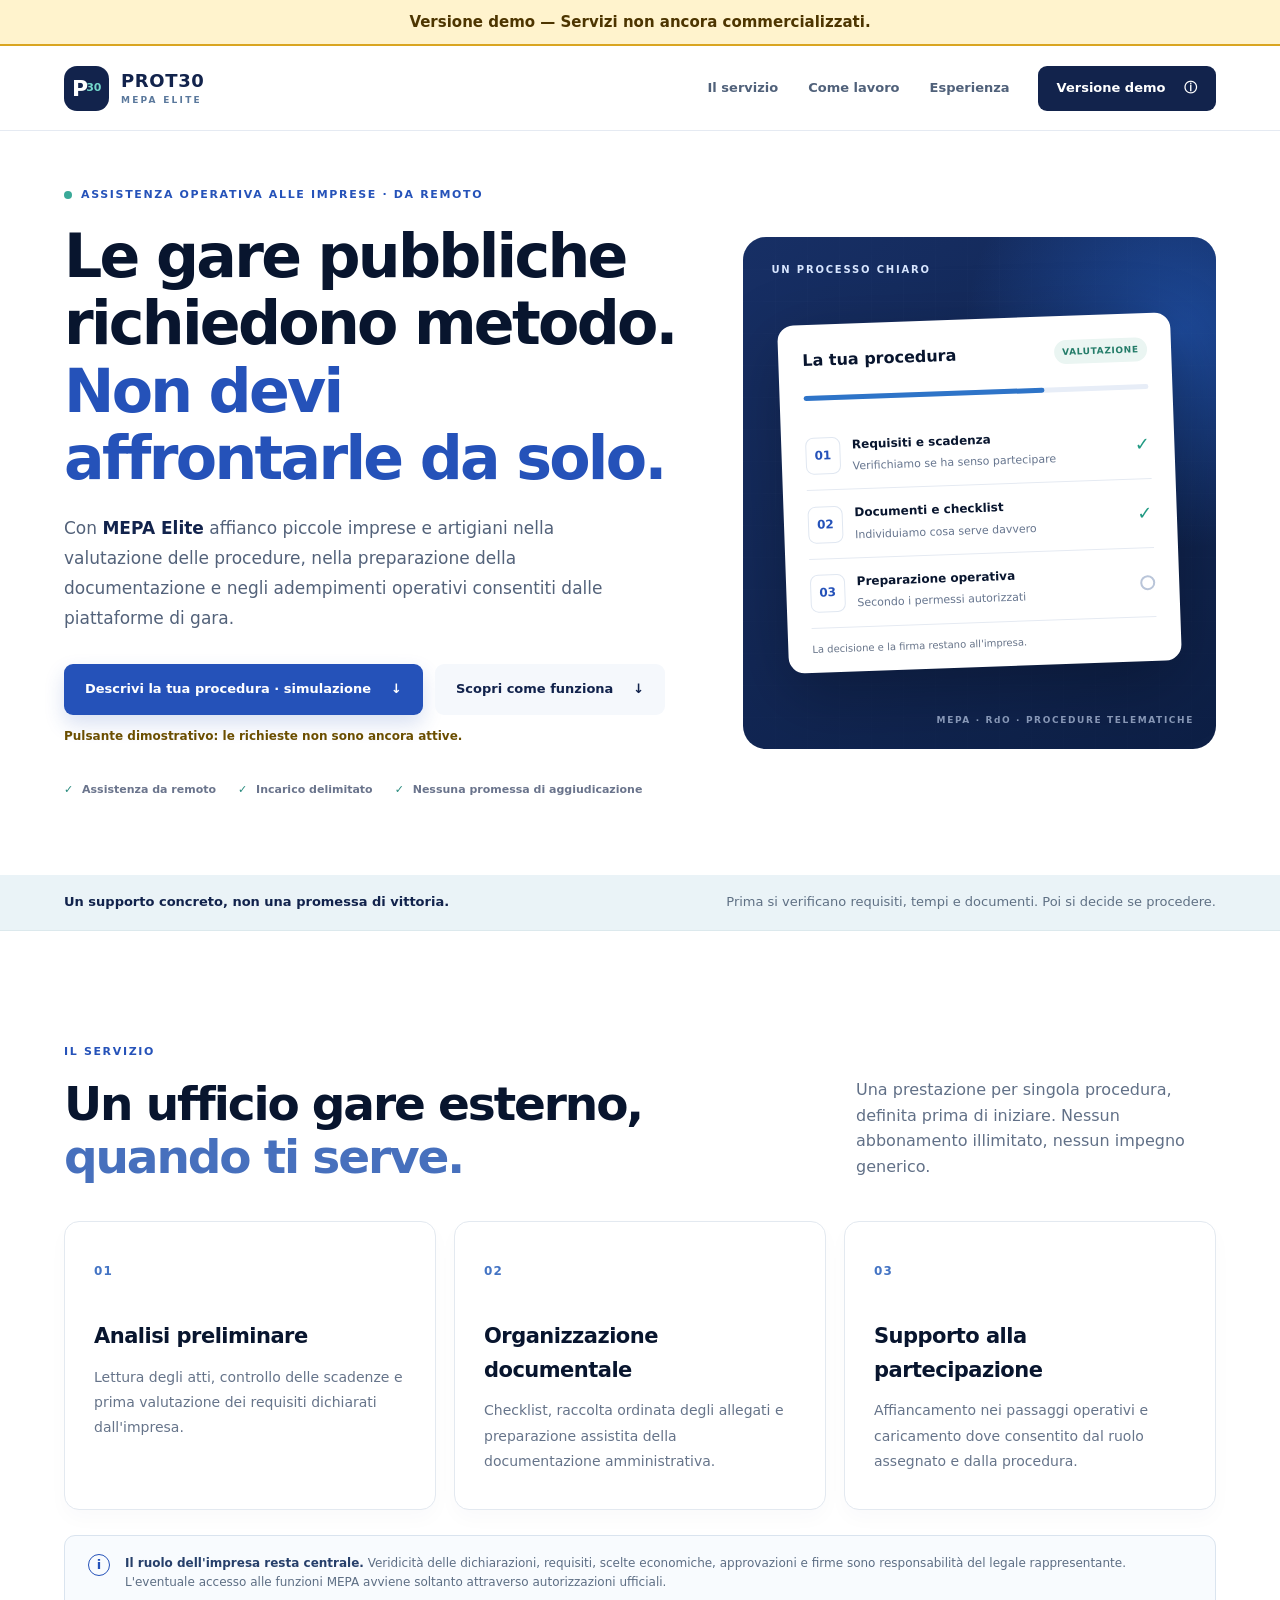
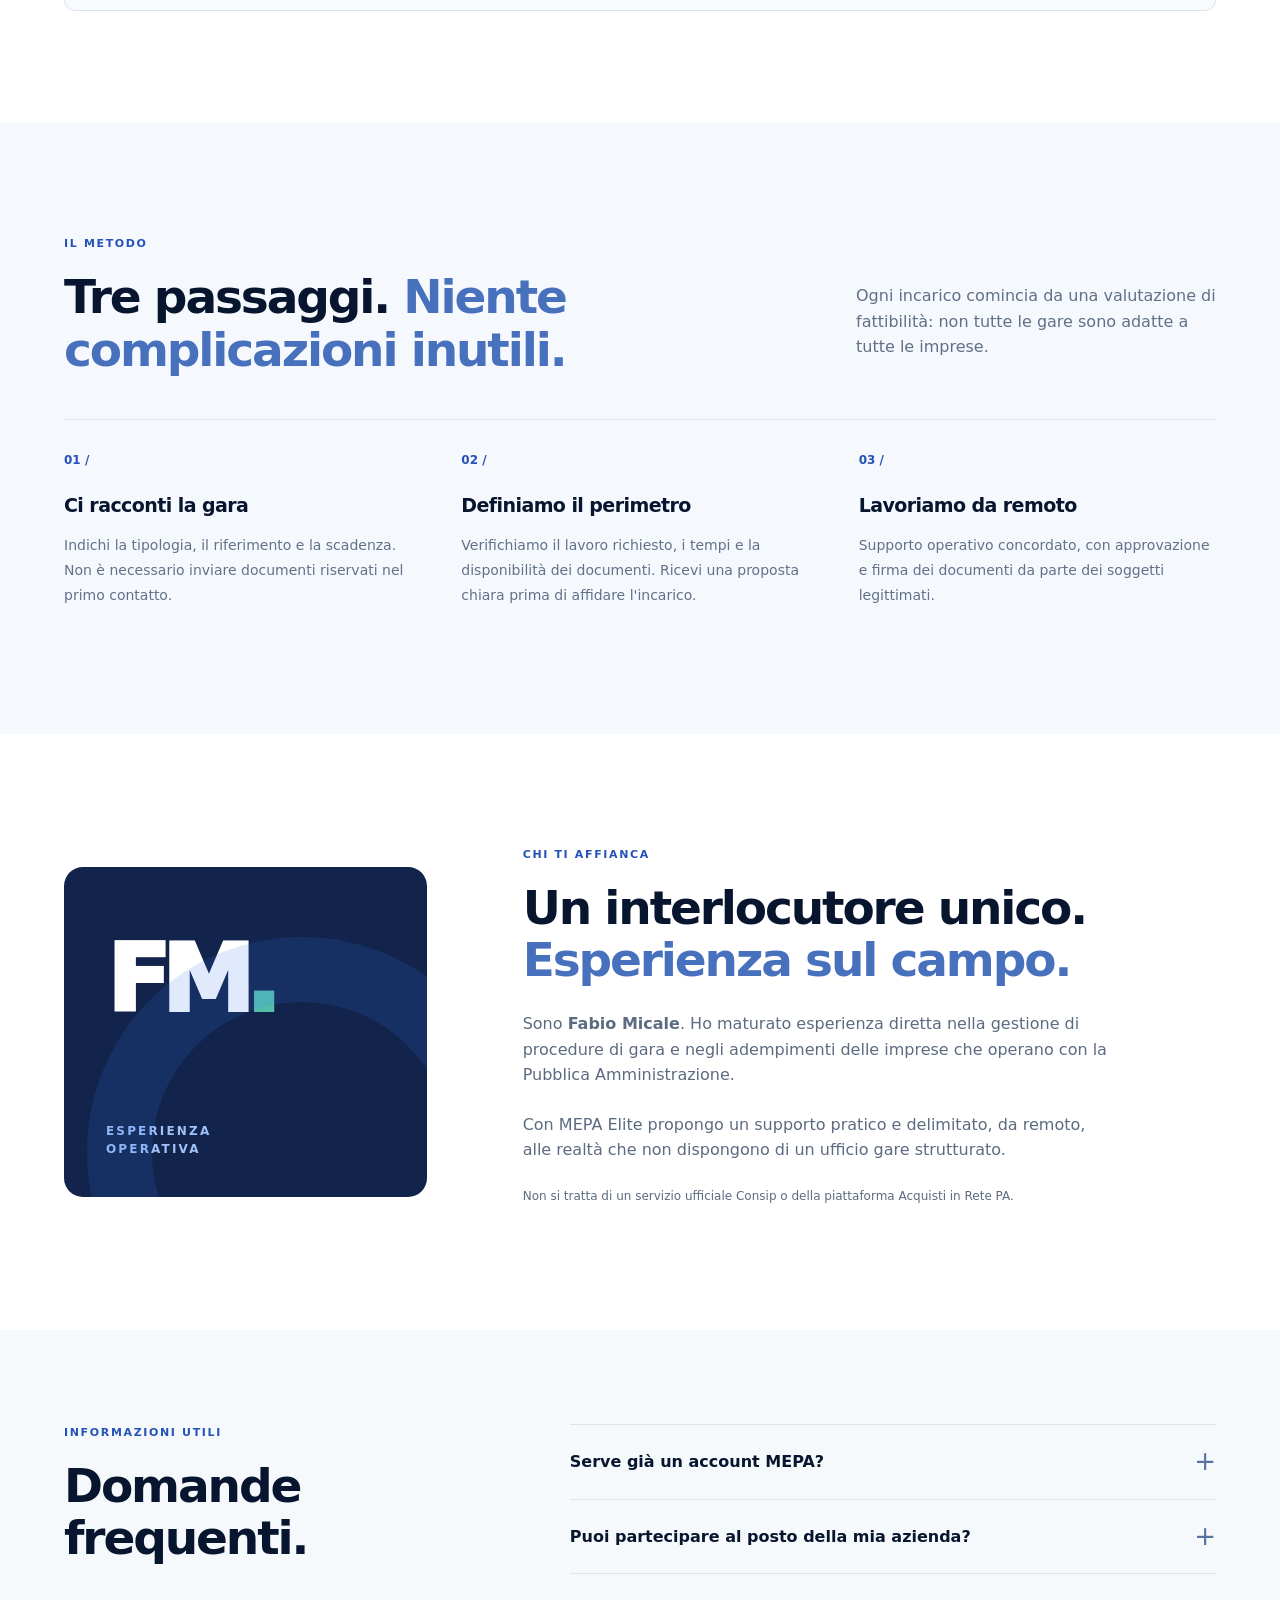
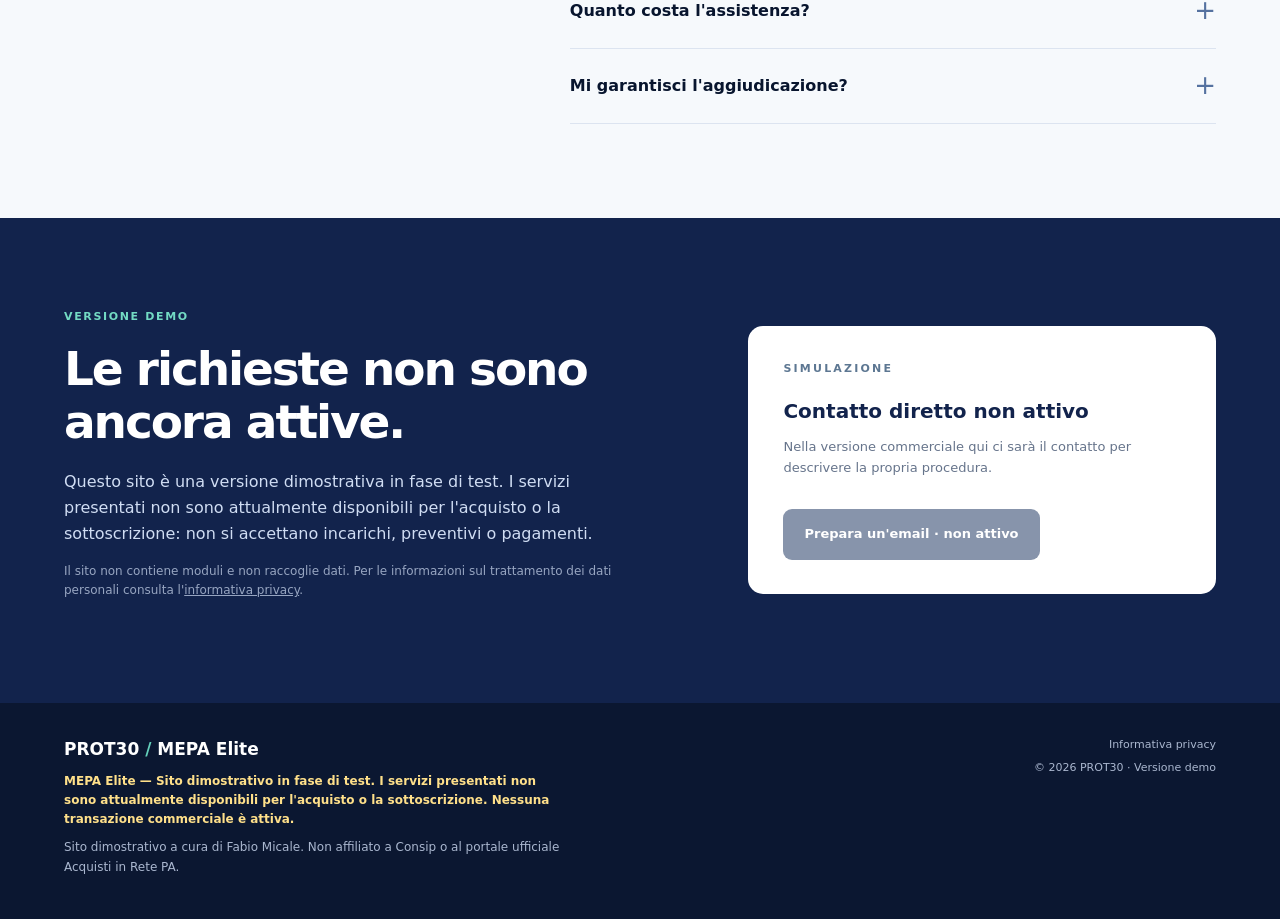
==== index.html @ a6a8f857 "MEPA Elite: versione demo non commerciale Sito statico dimostrativo derivato dalla V02 approvata. Ne" ====
<!doctype html>
<html lang="it">
<head>
  <meta charset="utf-8">
  <meta name="viewport" content="width=device-width,initial-scale=1">
  <meta name="robots" content="noindex,nofollow,noarchive">
  <meta name="description" content="MEPA Elite, versione demo: presentazione di un futuro servizio di assistenza operativa alle imprese nelle gare telematiche. Servizi non ancora commercializzati.">
  <meta name="theme-color" content="#102144">
  <meta http-equiv="Content-Security-Policy" content="default-src 'none'; style-src 'self'; img-src 'self'; base-uri 'none'; form-action 'none'">
  <meta name="referrer" content="strict-origin-when-cross-origin">
  <title>MEPA Elite (versione demo) | Supporto gare pubbliche — PROT30</title>
  <meta property="og:type" content="website">
  <meta property="og:locale" content="it_IT">
  <meta property="og:site_name" content="PROT30 · MEPA Elite">
  <meta property="og:title" content="MEPA Elite (versione demo) — PROT30">
  <meta property="og:description" content="Versione demo — Servizi non ancora commercializzati.">
  <meta name="twitter:card" content="summary">
  <link rel="icon" href="favicon.ico" sizes="32x32">
  <link rel="icon" href="assets/favicon.svg" type="image/svg+xml">
  <link rel="stylesheet" href="assets/styles.css">
</head>
<body>
  <a class="skip-link" href="#contenuto">Vai al contenuto</a>
  <div class="demo-notice" role="note"><strong>Versione demo — Servizi non ancora commercializzati.</strong></div>
  <header class="site-header">
    <div class="wrap nav-layout">
      <a class="brand" href="./" aria-label="PROT30 — MEPA Elite, torna all'inizio">
        <span class="brand-symbol">P<span>30</span></span>
        <span class="brand-name">PROT30 <small>MEPA ELITE</small></span>
      </a>
      <nav aria-label="Navigazione principale">
        <a href="#servizio">Il servizio</a>
        <a href="#metodo">Come lavoro</a>
        <a href="#chi-sono">Esperienza</a>
      </nav>
      <a class="nav-cta" href="#avviso-demo">Versione demo <span aria-hidden="true">ⓘ</span></a>
    </div>
  </header>
  <main id="contenuto">
    <section class="hero wrap" aria-labelledby="titolo-hero">
      <div class="hero-content">
        <div class="eyebrow"><span class="live-dot" aria-hidden="true"></span> ASSISTENZA OPERATIVA ALLE IMPRESE · DA REMOTO</div>
        <h1 id="titolo-hero">Le gare pubbliche richiedono metodo. <em>Non devi affrontarle da solo.</em></h1>
        <p class="lead">Con <strong>MEPA Elite</strong> affianco piccole imprese e artigiani nella valutazione delle procedure, nella preparazione della documentazione e negli adempimenti operativi consentiti dalle piattaforme di gara.</p>
        <div class="hero-actions">
          <a class="btn btn-primary" href="#avviso-demo" aria-describedby="nota-demo-cta">Descrivi la tua procedura · simulazione <span aria-hidden="true">↓</span></a>
          <a class="btn btn-quiet" href="#metodo">Scopri come funziona <span aria-hidden="true">↓</span></a>
        </div>
        <p class="demo-cta-note" id="nota-demo-cta">Pulsante dimostrativo: le richieste non sono ancora attive.</p>
        <div class="trust-line" role="group" aria-label="Caratteristiche del servizio">
          <span><i aria-hidden="true">✓</i> Assistenza da remoto</span>
          <span><i aria-hidden="true">✓</i> Incarico delimitato</span>
          <span><i aria-hidden="true">✓</i> Nessuna promessa di aggiudicazione</span>
        </div>
      </div>
      <div class="hero-visual" role="group" aria-label="Schema delle fasi di assistenza">
        <div class="visual-sheen" aria-hidden="true"></div>
        <div class="visual-mini-label">UN PROCESSO CHIARO</div>
        <div class="process-card">
          <div class="process-header"><span>La tua procedura</span><span class="draft-pill">VALUTAZIONE</span></div>
          <div class="progress-track" aria-hidden="true"><span></span></div>
          <div class="process-item"><span class="step-number">01</span><span><strong>Requisiti e scadenza</strong><small>Verifichiamo se ha senso partecipare</small></span><span class="check" aria-hidden="true">✓</span></div>
          <div class="process-item"><span class="step-number">02</span><span><strong>Documenti e checklist</strong><small>Individuiamo cosa serve davvero</small></span><span class="check" aria-hidden="true">✓</span></div>
          <div class="process-item"><span class="step-number">03</span><span><strong>Preparazione operativa</strong><small>Secondo i permessi autorizzati</small></span><span class="circle" aria-hidden="true"></span></div>
          <div class="process-footer">La decisione e la firma restano all'impresa.</div>
        </div>
        <div class="corner-caption">MEPA · RdO · PROCEDURE TELEMATICHE</div>
      </div>
    </section>
    <section class="horizontal-note"><div class="wrap note-inner"><strong>Un supporto concreto, non una promessa di vittoria.</strong><span>Prima si verificano requisiti, tempi e documenti. Poi si decide se procedere.</span></div></section>
    <section class="section wrap" id="servizio" aria-labelledby="titolo-servizio">
      <div class="section-intro"><div><p class="kicker">IL SERVIZIO</p><h2 id="titolo-servizio">Un ufficio gare esterno, <span>quando ti serve.</span></h2></div><p>Una prestazione per singola procedura, definita prima di iniziare. Nessun abbonamento illimitato, nessun impegno generico.</p></div>
      <div class="features">
        <article class="feature"><span class="feature-icon">01</span><h3>Analisi preliminare</h3><p>Lettura degli atti, controllo delle scadenze e prima valutazione dei requisiti dichiarati dall'impresa.</p></article>
        <article class="feature"><span class="feature-icon">02</span><h3>Organizzazione documentale</h3><p>Checklist, raccolta ordinata degli allegati e preparazione assistita della documentazione amministrativa.</p></article>
        <article class="feature"><span class="feature-icon">03</span><h3>Supporto alla partecipazione</h3><p>Affiancamento nei passaggi operativi e caricamento dove consentito dal ruolo assegnato e dalla procedura.</p></article>
      </div>
      <div class="responsibility"><span class="info-mark" aria-hidden="true">i</span><p><strong>Il ruolo dell'impresa resta centrale.</strong> Veridicità delle dichiarazioni, requisiti, scelte economiche, approvazioni e firme sono responsabilità del legale rappresentante. L'eventuale accesso alle funzioni MEPA avviene soltanto attraverso autorizzazioni ufficiali.</p></div>
    </section>
    <section class="section section-tint" id="metodo" aria-labelledby="titolo-metodo"><div class="wrap"><p class="kicker">IL METODO</p><div class="section-intro smaller"><h2 id="titolo-metodo">Tre passaggi. <span>Niente complicazioni inutili.</span></h2><p>Ogni incarico comincia da una valutazione di fattibilità: non tutte le gare sono adatte a tutte le imprese.</p></div>
      <div class="method-grid">
        <div><span class="method-num">01 /</span><h3>Ci racconti la gara</h3><p>Indichi la tipologia, il riferimento e la scadenza. Non è necessario inviare documenti riservati nel primo contatto.</p></div>
        <div><span class="method-num">02 /</span><h3>Definiamo il perimetro</h3><p>Verifichiamo il lavoro richiesto, i tempi e la disponibilità dei documenti. Ricevi una proposta chiara prima di affidare l'incarico.</p></div>
        <div><span class="method-num">03 /</span><h3>Lavoriamo da remoto</h3><p>Supporto operativo concordato, con approvazione e firma dei documenti da parte dei soggetti legittimati.</p></div>
      </div>
    </div></section>
    <section class="section wrap bio-grid" id="chi-sono" aria-labelledby="titolo-bio">
      <div class="bio-stamp"><div class="stamp-letters">FM<span>.</span></div><div class="stamp-bottom">ESPERIENZA<br>OPERATIVA</div></div>
      <div class="bio-copy"><p class="kicker">CHI TI AFFIANCA</p><h2 id="titolo-bio">Un interlocutore unico. <span>Esperienza sul campo.</span></h2><p>Sono <strong>Fabio Micale</strong>. Ho maturato esperienza diretta nella gestione di procedure di gara e negli adempimenti delle imprese che operano con la Pubblica Amministrazione.</p><p>Con MEPA Elite propongo un supporto pratico e delimitato, da remoto, alle realtà che non dispongono di un ufficio gare strutturato.</p><p class="bio-disclaimer">Non si tratta di un servizio ufficiale Consip o della piattaforma Acquisti in Rete PA.</p></div>
    </section>
    <section class="faq-block" aria-labelledby="titolo-faq"><div class="wrap faq-wrap"><div><p class="kicker">INFORMAZIONI UTILI</p><h2 id="titolo-faq">Domande frequenti.</h2></div><div class="faq-items"><details><summary>Serve già un account MEPA?</summary><p>Dipende dalla procedura. La situazione dell'impresa e l'eventuale necessità di registrazione o abilitazione vengono chiarite nella valutazione preliminare. Le abilitazioni riservate al legale rappresentante restano di sua competenza.</p></details><details><summary>Puoi partecipare al posto della mia azienda?</summary><p>Posso assistere nelle attività consentite da ciascuna piattaforma e, quando previsto, operare come Collaboratore autorizzato. Il legale rappresentante mantiene i poteri e gli obblighi di sottoscrizione dei documenti richiesti.</p></details><details><summary>Quanto costa l'assistenza?</summary><p>Quando il servizio sarà attivo, il compenso verrà definito prima di iniziare, in base alla procedura, alla documentazione e alle attività richieste. In questa fase dimostrativa non si emettono preventivi e non si accettano incarichi.</p></details><details><summary>Mi garantisci l'aggiudicazione?</summary><p>No. L'esito dipende da requisiti, procedura, valutazione della stazione appaltante e concorrenza. Il servizio riguarda il supporto operativo, non la garanzia di un risultato.</p></details></div></div></section>
    <section class="contact-zone" id="avviso-demo" aria-labelledby="titolo-avviso-demo"><div class="wrap contact-grid"><div><p class="kicker">VERSIONE DEMO</p><h2 id="titolo-avviso-demo">Le richieste non sono ancora attive.</h2><p>Questo sito è una versione dimostrativa in fase di test. I servizi presentati non sono attualmente disponibili per l'acquisto o la sottoscrizione: non si accettano incarichi, preventivi o pagamenti.</p><p class="contact-hint">Il sito non contiene moduli e non raccoglie dati. Per le informazioni sul trattamento dei dati personali consulta l'<a href="privacy/">informativa privacy</a>.</p></div><div class="contact-card"><span class="contact-card-label">SIMULAZIONE</span><span class="contact-card-demo">Contatto diretto non attivo</span><p>Nella versione commerciale qui ci sarà il contatto per descrivere la propria procedura.</p><span class="btn btn-light btn-disabled" aria-disabled="true">Prepara un'email · non attivo</span></div></div></section>
  </main>
  <footer class="footer"><div class="wrap footer-inner"><div><a class="footer-brand" href="./">PROT30 <span>/</span> MEPA Elite</a><p class="demo-footer-text">MEPA Elite — Sito dimostrativo in fase di test. I servizi presentati non sono attualmente disponibili per l'acquisto o la sottoscrizione. Nessuna transazione commerciale è attiva.</p><p>Sito dimostrativo a cura di Fabio Micale. Non affiliato a Consip o al portale ufficiale Acquisti in Rete PA.</p></div><div class="footer-links"><a href="privacy/">Informativa privacy</a><span>© 2026 PROT30 · Versione demo</span></div></div></footer>
</body>
</html>
---- assets/styles.css ----
:root{--ink:#12234c;--inkdark:#08152e;--slate:#526079;--line:#e5eaf2;--paper:#fff;--soft:#f5f8fc;--blue:#2552b9;--blue2:#3775ed;--aqua:#3aa998;--gold:#d3bb88;--shadow:0 22px 55px rgba(20,41,88,.09)}*{box-sizing:border-box}html{scroll-behavior:smooth;scroll-padding-top:110px}body{margin:0;background:var(--paper);font:16px/1.6 system-ui,-apple-system,Segoe UI,Roboto,sans-serif;color:var(--inkdark);-webkit-font-smoothing:antialiased}a{color:inherit;text-decoration:none}a:focus-visible,summary:focus-visible{outline:3px solid var(--blue2);outline-offset:4px}.wrap{width:min(1152px,calc(100% - 48px));margin-inline:auto}.skip-link{position:absolute;left:1rem;top:-120px;z-index:50;background:#fff;padding:.6rem}.skip-link:focus{top:1rem}.preview-notice{background:#eaf2ff;color:#243f78;text-align:center;padding:7px 15px;font-size:11px;letter-spacing:.13em;font-weight:800}.site-header{position:sticky;top:0;background:rgba(255,255,255,.97);backdrop-filter:blur(14px);box-shadow:0 1px 0 var(--line);z-index:30}.nav-layout{height:84px;display:flex;align-items:center;gap:28px;justify-content:space-between}.brand{display:flex;align-items:center;gap:12px}.brand-symbol{width:45px;height:45px;display:flex;align-items:center;justify-content:center;border-radius:13px;background:var(--ink);color:#fff;font-weight:900;font-size:22px;letter-spacing:-.08em}.brand-symbol span{font-size:11px;color:#73d7cb;letter-spacing:-.02em;align-self:center;display:inline}.brand-name{font-size:18px;font-weight:900;letter-spacing:.035em;color:var(--ink);line-height:1.15}.brand-name small{display:block;margin-top:4px;font-size:9px;letter-spacing:.25em;color:#5a789c}nav{display:flex;gap:30px;margin-left:auto}nav a{font-size:13px;font-weight:700;color:#50617a}nav a:hover{color:var(--blue)}.nav-cta{background:var(--ink);color:#fff;padding:12px 19px;border-radius:9px;font-size:13px;font-weight:750}.nav-cta span{margin-left:14px}.hero{display:grid;grid-template-columns:1.14fr .86fr;align-items:center;min-height:662px;gap:53px;padding-top:56px;padding-bottom:76px}.eyebrow,.kicker{color:var(--blue);font-size:11px;letter-spacing:.15em;font-weight:900}.eyebrow{display:flex;align-items:center;gap:9px}.live-dot{width:8px;height:8px;border-radius:100%;background:var(--aqua)}h1,h2,h3,p{margin-top:0}h1,h2{letter-spacing:-.045em;line-height:1.12}h1{font-size:clamp(42px,4.7vw,65px);font-weight:830;margin:19px 0 22px}h1 em{display:block;font-style:normal;color:var(--blue)}.lead{font-size:17px;line-height:1.75;color:#53627a;max-width:590px}.lead strong{color:var(--ink)}.hero-actions{display:flex;gap:12px;margin-top:31px;flex-wrap:wrap}.btn{display:inline-flex;align-items:center;justify-content:center;gap:20px;padding:15px 21px;font-size:13px;font-weight:800;border-radius:9px;transition:transform .15s,background .15s}.btn:hover{transform:translateY(-2px)}.btn-primary{background:var(--blue);color:#fff;box-shadow:0 9px 20px rgba(37,82,185,.18)}.btn-quiet{color:var(--ink);background:var(--soft)}.trust-line{display:flex;gap:15px 22px;margin-top:35px;flex-wrap:wrap;font-size:11px;color:#6a748c;font-weight:700}.trust-line i{font-style:normal;font-weight:900;color:#278a7d;margin-right:5px}.hero-visual{background:linear-gradient(143deg,#172f65,#0d1f45);height:512px;border-radius:23px;position:relative;overflow:hidden;display:flex;align-items:center;justify-content:center;padding:40px}.visual-sheen{position:absolute;width:470px;height:470px;border-radius:50%;background:radial-gradient(circle,rgba(42,114,234,.45),transparent 65%);right:-200px;top:-140px}.hero-visual:after{content:'';position:absolute;inset:0;background-image:linear-gradient(rgba(255,255,255,.035) 1px,transparent 1px),linear-gradient(90deg,rgba(255,255,255,.035) 1px,transparent 1px);background-size:32px 32px;opacity:.32}.visual-mini-label,.corner-caption{position:absolute;color:#d8e6ff;font-size:10px;font-weight:800;letter-spacing:.18em;z-index:2}.visual-mini-label{top:25px;left:28px}.corner-caption{bottom:21px;right:22px;opacity:.6;font-size:9px}.process-card{width:100%;background:#fff;border-radius:16px;box-shadow:0 20px 70px rgba(0,0,0,.28);position:relative;z-index:2;padding:23px 24px 15px;transform:rotate(-2deg)}.process-header{display:flex;justify-content:space-between;gap:8px;align-items:center;font-weight:800;font-size:16px}.draft-pill{font-size:9px;letter-spacing:.07em;background:#eaf5f2;color:#247c69;border-radius:30px;padding:5px 8px}.progress-track{height:5px;background:#e7edf7;border-radius:6px;margin:22px 0}.progress-track span{display:block;width:70%;height:100%;background:#2e74c8;border-radius:6px}.process-item{display:flex;align-items:center;gap:12px;padding:14px 0;border-bottom:1px solid var(--line)}.process-item:last-of-type{border:0}.step-number{border:1px solid #e0e7f1;padding:8px;border-radius:8px;color:var(--blue);font-size:12px;font-weight:900}.process-item span:nth-child(2){flex:1}.process-item strong{display:block;font-size:12px}.process-item small{display:block;font-size:11px;color:#66758e;margin-top:3px}.check{color:#219a83;font-size:18px}.circle{width:15px;height:15px;border:2px solid #b9c5d9;border-radius:50%}.process-footer{margin-top:13px;color:#68758a;font-size:10px}.horizontal-note{background:#eaf3f7;border-bottom:1px solid #dce9ed}.note-inner{display:flex;justify-content:space-between;gap:20px;align-items:center;padding-top:17px;padding-bottom:17px;font-size:13px}.note-inner strong{color:var(--ink)}.note-inner span{color:#5f7084}.section{padding-top:112px;padding-bottom:112px}.section-intro{display:flex;gap:80px;justify-content:space-between;align-items:end;margin-bottom:37px}.section-intro>div{flex:1.1}.section-intro>p{flex:.85;color:#617087;max-width:360px;margin-bottom:4px}.kicker{margin-bottom:18px}h2{font-size:clamp(34px,3.7vw,47px);font-weight:820;margin-bottom:0;max-width:620px}h2 span{color:#4770bd}.features{display:grid;grid-template-columns:repeat(3,1fr);gap:18px}.feature{background:#fff;border:1px solid #e3e9f0;border-radius:15px;padding:35px 29px;box-shadow:0 9px 20px rgba(10,30,70,.025)}.feature-icon{color:#4474c4;font-size:12px;letter-spacing:.09em;font-weight:900}.feature h3{font-size:21px;letter-spacing:-.025em;margin:38px 0 11px}.feature p{font-size:14px;color:#66748a;line-height:1.8;margin-bottom:0}.responsibility{border:1px solid #dae4ef;border-radius:11px;background:#f8fbfe;padding:18px 23px;display:flex;gap:15px;margin-top:25px}.info-mark{flex:0 0 22px;width:22px;height:22px;border:1.5px solid var(--blue);border-radius:50%;display:grid;place-items:center;color:var(--blue);font-size:13px;font-weight:800;font-style:normal}.responsibility p{margin:0;font-size:12px;color:#5d6e84}.responsibility strong{color:#263f6a}.section-tint{background:var(--soft)}.section-intro.smaller{align-items:center;margin-top:0}.section-intro.smaller>h2{flex:1.1}.method-grid{display:grid;grid-template-columns:repeat(3,1fr);gap:40px;border-top:1px solid #dce5f1;padding-top:31px;margin-top:43px}.method-num{display:block;font-size:12px;font-weight:900;color:var(--blue);margin-bottom:20px}.method-grid h3{font-size:19px;letter-spacing:-.03em;margin-bottom:12px}.method-grid p{font-size:14px;color:#637189;line-height:1.8}.bio-grid{display:grid;grid-template-columns:.68fr 1.3fr;gap:96px;align-items:center}.bio-stamp{min-height:330px;background:#12244b;border-radius:19px;display:flex;flex-direction:column;justify-content:space-between;padding:39px 42px;color:#fff;position:relative;overflow:hidden}.bio-stamp:after{content:'';position:absolute;right:-90px;bottom:-170px;width:300px;height:300px;border-radius:50%;border:65px solid rgba(55,117,237,.15)}.stamp-letters{font-size:93px;font-weight:950;letter-spacing:-.095em}.stamp-letters span{color:#54beab}.stamp-bottom{font-size:12px;line-height:1.5;color:#9fc1f8;font-weight:900;letter-spacing:.18em}.bio-copy>p:not(.kicker){color:#5d6b80;margin-top:24px;max-width:590px}.bio-copy .bio-disclaimer{font-size:12px;color:#8692a4;margin-top:19px}.faq-block{padding:94px 0;background:#f6f9fc}.faq-wrap{display:grid;grid-template-columns:.8fr 1.2fr;gap:75px}.faq-items{border-top:1px solid #dce4f0}details{border-bottom:1px solid #dce4f0;padding:16px 0}summary{font-weight:750;cursor:pointer;list-style:none;display:flex;align-items:center;justify-content:space-between;gap:15px}summary::-webkit-details-marker{display:none}summary:after{content:'+';font-weight:400;font-size:26px;color:#5572a0}details[open] summary:after{content:'−'}details p{font-size:14px;color:#607087;line-height:1.8;margin:13px 0}.contact-zone{padding:90px 0;background:var(--ink);color:#fff}.contact-grid{display:grid;grid-template-columns:1fr .8fr;gap:100px;align-items:center}.contact-zone h2{margin-bottom:21px}.contact-zone p{color:#d0ddf3;max-width:570px}.contact-zone .kicker{color:#73dbc4}.contact-hint{font-size:12px;opacity:.7}.contact-card{background:#fff;border-radius:15px;padding:34px 35px;color:var(--ink);display:flex;flex-direction:column;align-items:start}.contact-card-label{font-size:11px;font-weight:800;letter-spacing:.2em;color:#5d7792}.contact-card>a:not(.btn){font-size:22px;font-weight:800;color:var(--blue);overflow-wrap:anywhere;margin:17px 0 10px}.contact-card p{color:#66748b;font-size:13px}.btn-light{margin-top:18px;color:#fff;background:var(--blue)}.footer{padding:33px 0 42px;background:#0b1731;color:#aab7cf}.footer-inner{display:flex;justify-content:space-between;gap:50px}.footer-brand{font-size:17px;color:#fff;font-weight:850}.footer-brand span{color:#64d0bb}.footer p{font-size:12px;max-width:500px;margin:9px 0 0}.footer-links{display:flex;flex-direction:column;align-items:flex-end;font-size:11px;gap:6px}.footer a:hover{color:#fff}@media(max-width:1060px){.hero{gap:26px}.nav-layout{gap:16px}nav{gap:16px}h1{font-size:clamp(40px,4.8vw,57px)}}@media(max-width:830px){.visual-mini-label,.corner-caption{display:none}.wrap{width:min(100% - 36px,680px)}.nav-layout{height:72px}nav{display:none}.hero{grid-template-columns:1fr;gap:33px;padding-top:48px;min-height:0}.hero-visual{height:370px;max-width:590px}.section{padding-top:75px;padding-bottom:75px}.section-intro{display:block}.section-intro>p{max-width:100%;margin-top:20px}.features,.method-grid{grid-template-columns:1fr;gap:16px}.feature h3{margin-top:20px}.method-grid{gap:24px}.bio-grid{grid-template-columns:1fr;gap:35px}.bio-stamp{min-height:210px}.faq-wrap{display:block}.faq-items{margin-top:30px}.contact-grid{grid-template-columns:1fr;gap:28px}.footer-inner{flex-direction:column;gap:22px}.footer-links{align-items:flex-start}.note-inner{display:block}.note-inner span{display:block;margin-top:5px}}@media(max-width:480px){body{font-size:15px}.wrap{width:calc(100% - 30px)}.brand-name{font-size:15px}.nav-cta{padding:10px;font-size:11px}.nav-cta span{display:none}.hero{padding-top:30px}.hero h1{font-size:clamp(38px,9.2vw,46px)}.lead{font-size:15px}.hero-actions{display:grid}.btn{width:100%;justify-content:space-between}.trust-line{gap:9px}.hero-visual{height:350px;padding:22px}.process-card{padding:16px 14px;transform:rotate(0)}.process-item small{font-size:10px}.visual-mini-label{top:14px;left:15px}.corner-caption{display:none}.section{padding-top:60px;padding-bottom:60px}h2{font-size:33px}.feature{padding:26px}.responsibility{padding:15px}.bio-stamp{min-height:200px}.stamp-letters{font-size:70px}.contact-zone{padding:64px 0}.contact-card{padding:26px 22px}}
@media(prefers-reduced-motion:reduce){html{scroll-behavior:auto}.btn{transition:none}.btn:hover{transform:none}}
/* Pagina documento (privacy): ex stili inline della V01, spostati qui per la CSP senza 'unsafe-inline' */
.doc-page{max-width:800px;padding:65px 0 110px}.doc-page .kicker{margin-top:45px}.doc-page h1{font-size:42px}.doc-status{display:inline-block;margin:0 0 22px;padding:6px 10px;border:1px solid #c9392f;border-radius:6px;color:#a3241b;font-size:12px;font-weight:800;letter-spacing:.08em}.doc-page a{color:var(--blue);text-decoration:underline}

/* Versione demo (08/11/2026): solo aggiunte, nessuna regola V02 modificata */
.demo-notice{background:#fff3cd;color:#4d3500;border-bottom:2px solid #d9a521;text-align:center;padding:12px 16px;font-size:15px;line-height:1.35}
.demo-notice strong{font-weight:850}
.demo-cta-note{margin:12px 0 0;font-size:12px;font-weight:700;color:#6b4e00}
.demo-footer-text{color:#ffe08a!important;font-weight:700}
.contact-card-demo{font-size:20px;font-weight:800;color:var(--ink);margin:17px 0 10px}
.btn-disabled{background:#8794ab!important;cursor:not-allowed;box-shadow:none}
.btn-disabled:hover{transform:none}
.contact-zone .contact-hint a{text-decoration:underline}
@media(max-width:480px){.demo-notice{font-size:14px;padding:11px 12px}}
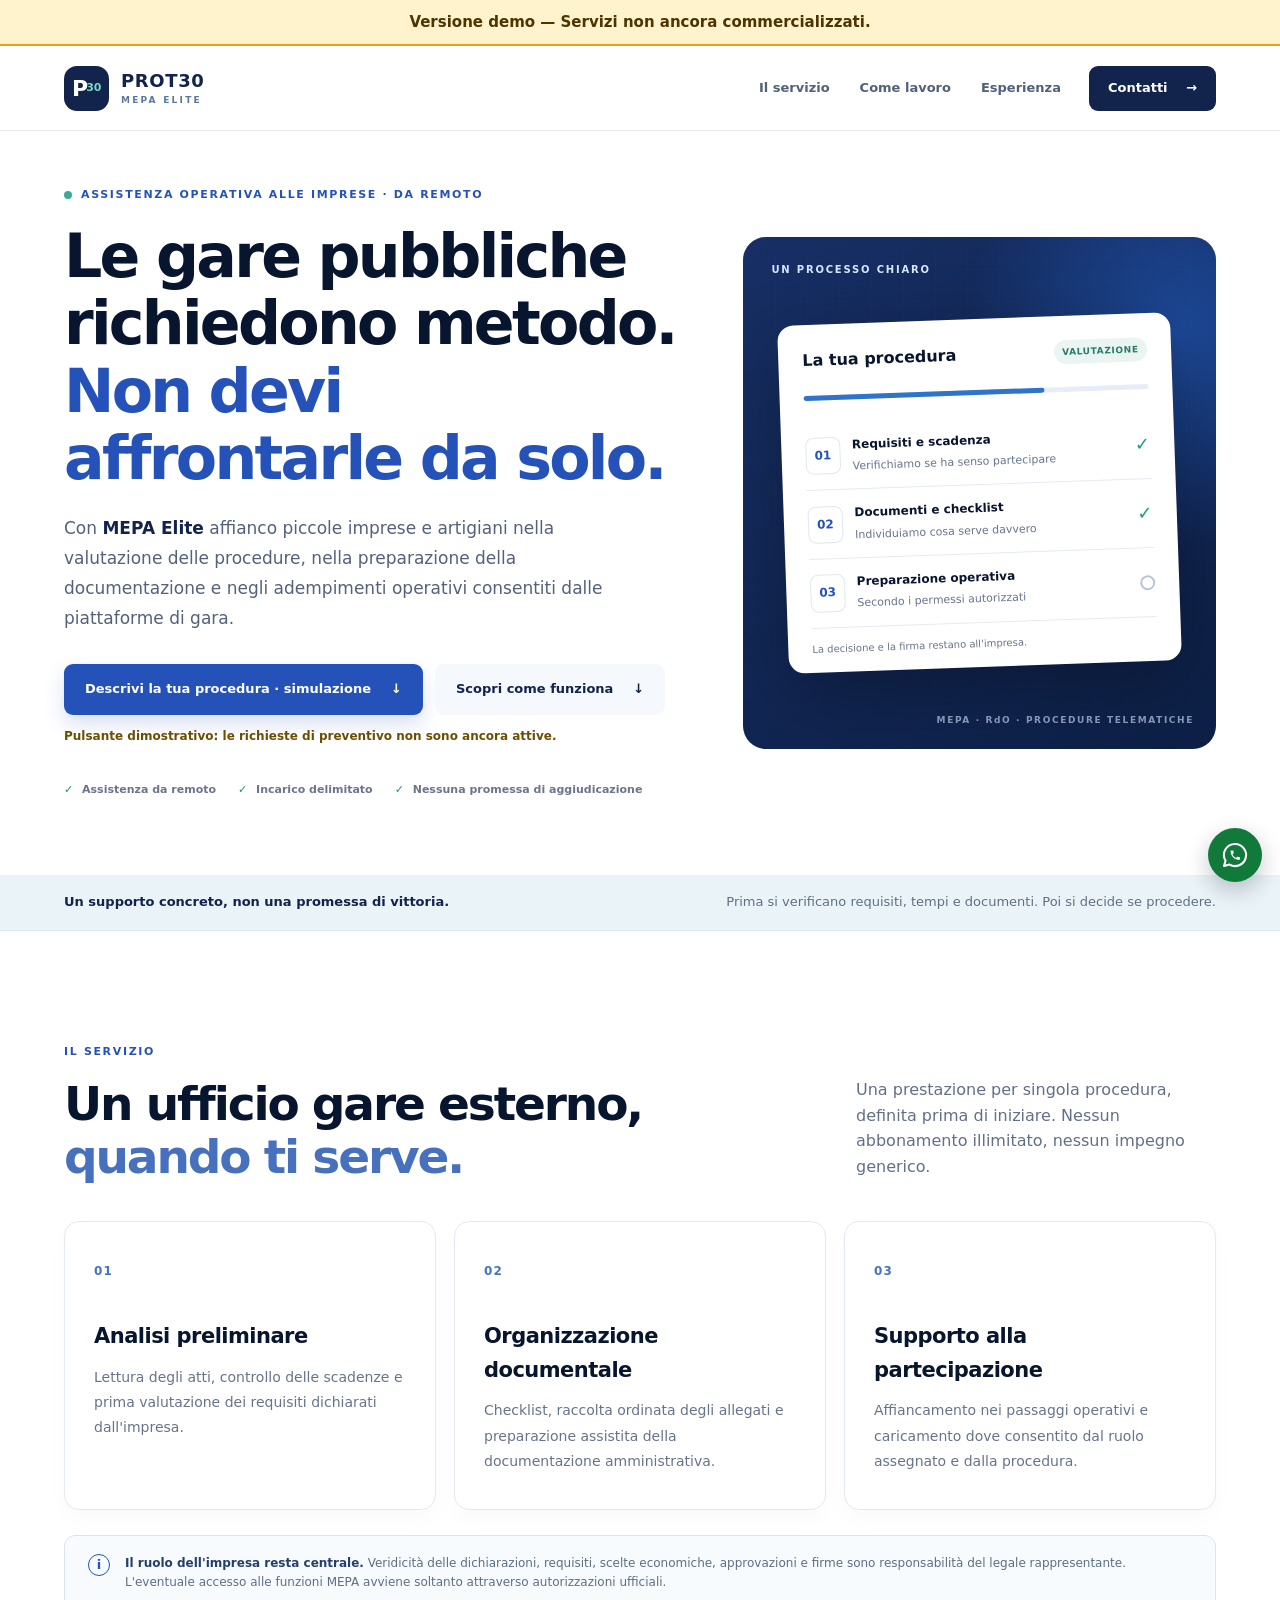
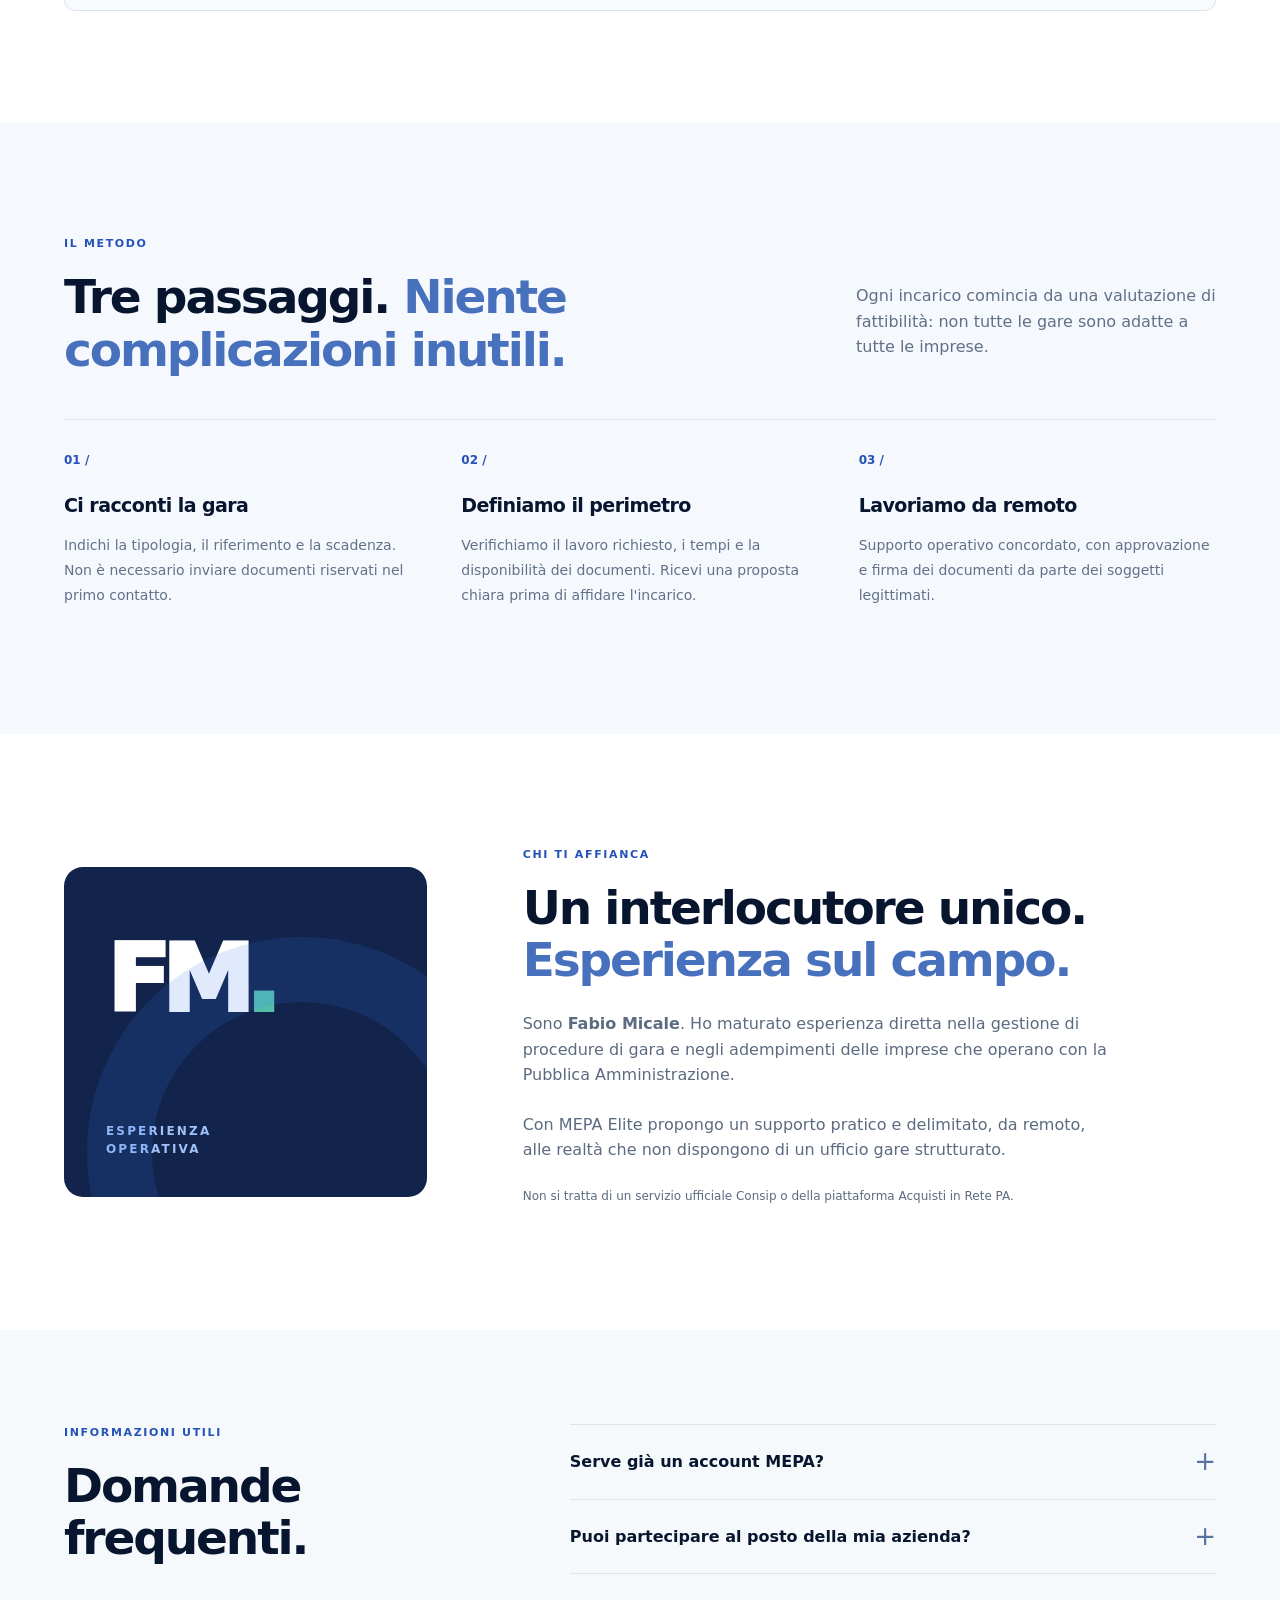
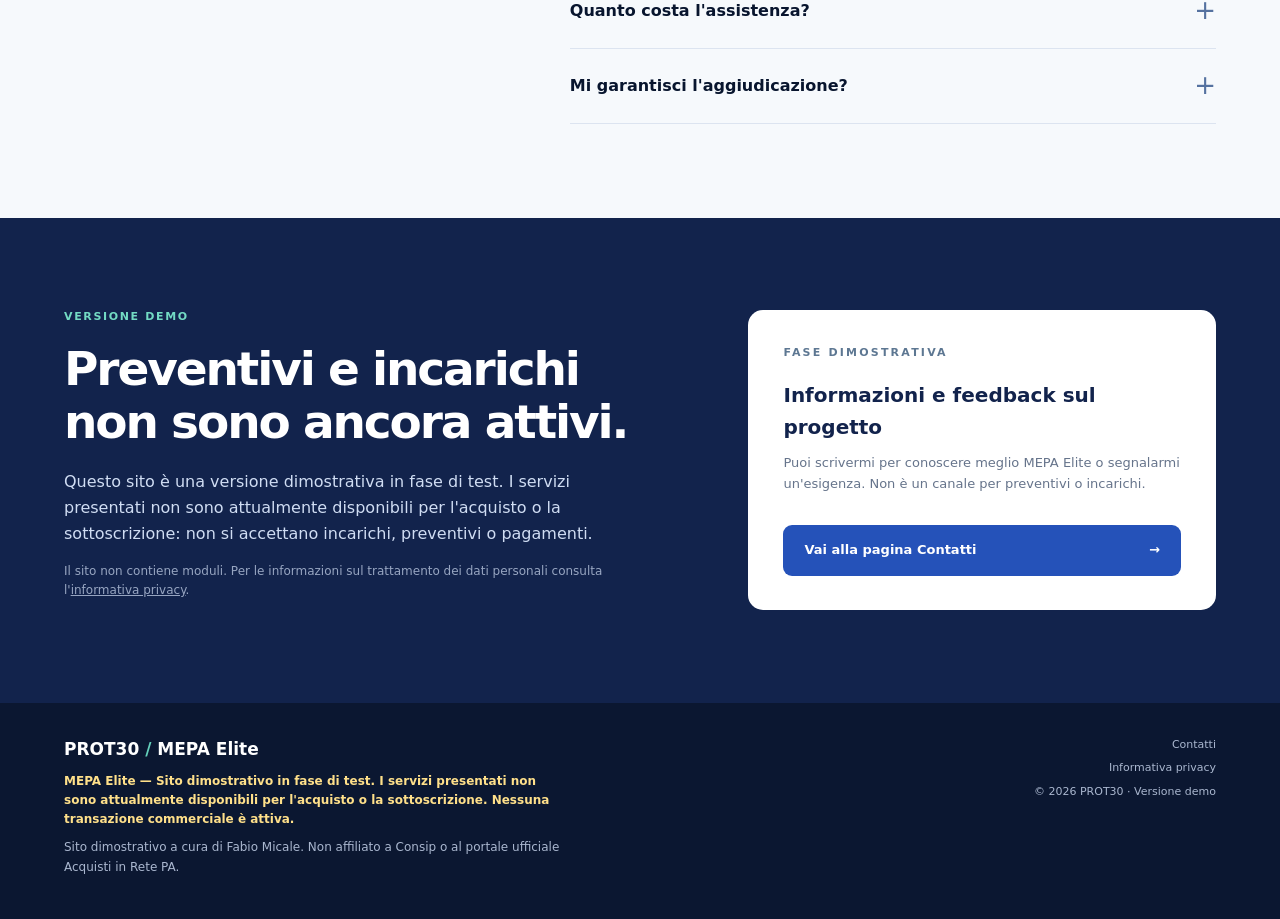
==== commit 208ad405: "MEPA Elite demo: pagina Contatti, collegamento WhatsApp e pulsante Torna su Aggiornamento ratificato" ====
--- a/index.html
+++ b/index.html
@@ -21,7 +21,7 @@
 </head>
 <body>
   <a class="skip-link" href="#contenuto">Vai al contenuto</a>
-  <div class="demo-notice" role="note"><strong>Versione demo — Servizi non ancora commercializzati.</strong></div>
+  <div class="demo-notice" id="inizio" role="note"><strong>Versione demo — Servizi non ancora commercializzati.</strong></div>
   <header class="site-header">
     <div class="wrap nav-layout">
       <a class="brand" href="./" aria-label="PROT30 — MEPA Elite, torna all'inizio">
@@ -33,7 +33,7 @@
         <a href="#metodo">Come lavoro</a>
         <a href="#chi-sono">Esperienza</a>
       </nav>
-      <a class="nav-cta" href="#avviso-demo">Versione demo <span aria-hidden="true">ⓘ</span></a>
+      <a class="nav-cta" href="contatti/">Contatti <span aria-hidden="true">→</span></a>
     </div>
   </header>
   <main id="contenuto">
@@ -46,7 +46,7 @@
           <a class="btn btn-primary" href="#avviso-demo" aria-describedby="nota-demo-cta">Descrivi la tua procedura · simulazione <span aria-hidden="true">↓</span></a>
           <a class="btn btn-quiet" href="#metodo">Scopri come funziona <span aria-hidden="true">↓</span></a>
         </div>
-        <p class="demo-cta-note" id="nota-demo-cta">Pulsante dimostrativo: le richieste non sono ancora attive.</p>
+        <p class="demo-cta-note" id="nota-demo-cta">Pulsante dimostrativo: le richieste di preventivo non sono ancora attive.</p>
         <div class="trust-line" role="group" aria-label="Caratteristiche del servizio">
           <span><i aria-hidden="true">✓</i> Assistenza da remoto</span>
           <span><i aria-hidden="true">✓</i> Incarico delimitato</span>
@@ -89,8 +89,10 @@
       <div class="bio-copy"><p class="kicker">CHI TI AFFIANCA</p><h2 id="titolo-bio">Un interlocutore unico. <span>Esperienza sul campo.</span></h2><p>Sono <strong>Fabio Micale</strong>. Ho maturato esperienza diretta nella gestione di procedure di gara e negli adempimenti delle imprese che operano con la Pubblica Amministrazione.</p><p>Con MEPA Elite propongo un supporto pratico e delimitato, da remoto, alle realtà che non dispongono di un ufficio gare strutturato.</p><p class="bio-disclaimer">Non si tratta di un servizio ufficiale Consip o della piattaforma Acquisti in Rete PA.</p></div>
     </section>
     <section class="faq-block" aria-labelledby="titolo-faq"><div class="wrap faq-wrap"><div><p class="kicker">INFORMAZIONI UTILI</p><h2 id="titolo-faq">Domande frequenti.</h2></div><div class="faq-items"><details><summary>Serve già un account MEPA?</summary><p>Dipende dalla procedura. La situazione dell'impresa e l'eventuale necessità di registrazione o abilitazione vengono chiarite nella valutazione preliminare. Le abilitazioni riservate al legale rappresentante restano di sua competenza.</p></details><details><summary>Puoi partecipare al posto della mia azienda?</summary><p>Posso assistere nelle attività consentite da ciascuna piattaforma e, quando previsto, operare come Collaboratore autorizzato. Il legale rappresentante mantiene i poteri e gli obblighi di sottoscrizione dei documenti richiesti.</p></details><details><summary>Quanto costa l'assistenza?</summary><p>Quando il servizio sarà attivo, il compenso verrà definito prima di iniziare, in base alla procedura, alla documentazione e alle attività richieste. In questa fase dimostrativa non si emettono preventivi e non si accettano incarichi.</p></details><details><summary>Mi garantisci l'aggiudicazione?</summary><p>No. L'esito dipende da requisiti, procedura, valutazione della stazione appaltante e concorrenza. Il servizio riguarda il supporto operativo, non la garanzia di un risultato.</p></details></div></div></section>
-    <section class="contact-zone" id="avviso-demo" aria-labelledby="titolo-avviso-demo"><div class="wrap contact-grid"><div><p class="kicker">VERSIONE DEMO</p><h2 id="titolo-avviso-demo">Le richieste non sono ancora attive.</h2><p>Questo sito è una versione dimostrativa in fase di test. I servizi presentati non sono attualmente disponibili per l'acquisto o la sottoscrizione: non si accettano incarichi, preventivi o pagamenti.</p><p class="contact-hint">Il sito non contiene moduli e non raccoglie dati. Per le informazioni sul trattamento dei dati personali consulta l'<a href="privacy/">informativa privacy</a>.</p></div><div class="contact-card"><span class="contact-card-label">SIMULAZIONE</span><span class="contact-card-demo">Contatto diretto non attivo</span><p>Nella versione commerciale qui ci sarà il contatto per descrivere la propria procedura.</p><span class="btn btn-light btn-disabled" aria-disabled="true">Prepara un'email · non attivo</span></div></div></section>
+    <section class="contact-zone" id="avviso-demo" aria-labelledby="titolo-avviso-demo"><div class="wrap contact-grid"><div><p class="kicker">VERSIONE DEMO</p><h2 id="titolo-avviso-demo">Preventivi e incarichi non sono ancora attivi.</h2><p>Questo sito è una versione dimostrativa in fase di test. I servizi presentati non sono attualmente disponibili per l'acquisto o la sottoscrizione: non si accettano incarichi, preventivi o pagamenti.</p><p class="contact-hint">Il sito non contiene moduli. Per le informazioni sul trattamento dei dati personali consulta l'<a href="privacy/">informativa privacy</a>.</p></div><div class="contact-card"><span class="contact-card-label">FASE DIMOSTRATIVA</span><span class="contact-card-demo">Informazioni e feedback sul progetto</span><p>Puoi scrivermi per conoscere meglio MEPA Elite o segnalarmi un'esigenza. Non è un canale per preventivi o incarichi.</p><a class="btn btn-light" href="contatti/">Vai alla pagina Contatti <span aria-hidden="true">→</span></a></div></div></section>
   </main>
-  <footer class="footer"><div class="wrap footer-inner"><div><a class="footer-brand" href="./">PROT30 <span>/</span> MEPA Elite</a><p class="demo-footer-text">MEPA Elite — Sito dimostrativo in fase di test. I servizi presentati non sono attualmente disponibili per l'acquisto o la sottoscrizione. Nessuna transazione commerciale è attiva.</p><p>Sito dimostrativo a cura di Fabio Micale. Non affiliato a Consip o al portale ufficiale Acquisti in Rete PA.</p></div><div class="footer-links"><a href="privacy/">Informativa privacy</a><span>© 2026 PROT30 · Versione demo</span></div></div></footer>
+  <footer class="footer"><div class="wrap footer-inner"><div><a class="footer-brand" href="./">PROT30 <span>/</span> MEPA Elite</a><p class="demo-footer-text">MEPA Elite — Sito dimostrativo in fase di test. I servizi presentati non sono attualmente disponibili per l'acquisto o la sottoscrizione. Nessuna transazione commerciale è attiva.</p><p>Sito dimostrativo a cura di Fabio Micale. Non affiliato a Consip o al portale ufficiale Acquisti in Rete PA.</p></div><div class="footer-links"><a href="contatti/">Contatti</a><a href="privacy/">Informativa privacy</a><span>© 2026 PROT30 · Versione demo</span></div></div></footer>
+  <a class="to-top" href="#inizio" aria-label="Torna all'inizio della pagina" title="Torna su"><svg viewBox="0 0 24 24" aria-hidden="true" focusable="false"><path d="M12 19V5M5.5 11.5 12 5l6.5 6.5" fill="none" stroke="currentColor" stroke-width="2.4" stroke-linecap="round" stroke-linejoin="round"/></svg></a>
+  <a class="wa-float" href="https://wa.me/393513487088?text=Ciao%20Fabio%2C%20ho%20visitato%20la%20demo%20di%20MEPA%20Elite%20e%20vorrei%20ricevere%20informazioni%20sul%20progetto." target="_blank" rel="noreferrer noopener" referrerpolicy="no-referrer" aria-label="Scrivimi su WhatsApp (si apre in una nuova finestra)" title="Scrivimi su WhatsApp"><svg viewBox="0 0 32 32" aria-hidden="true" focusable="false"><path d="M16 4.2A11.8 11.8 0 0 0 5.9 22.1L4.3 27.7l5.8-1.5A11.8 11.8 0 1 0 16 4.2z" fill="none" stroke="currentColor" stroke-width="2.2" stroke-linejoin="round"/><path transform="translate(9.6 9.4) scale(.56)" fill="currentColor" d="M6.62 10.79c1.44 2.83 3.76 5.14 6.59 6.59l2.2-2.2c.27-.27.67-.36 1.02-.24 1.12.37 2.33.57 3.57.57.55 0 1 .45 1 1V20c0 .55-.45 1-1 1-9.39 0-17-7.61-17-17 0-.55.45-1 1-1h3.5c.55 0 1 .45 1 1 0 1.25.2 2.45.57 3.57.11.35.03.74-.25 1.02l-2.2 2.2z"/></svg></a>
 </body>
 </html>
--- a/assets/styles.css
+++ b/assets/styles.css
@@ -13,3 +13,29 @@
 .btn-disabled:hover{transform:none}
 .contact-zone .contact-hint a{text-decoration:underline}
 @media(max-width:480px){.demo-notice{font-size:14px;padding:11px 12px}}
+
+/* Contatti, WhatsApp e «Torna su» (08/11/2026): solo aggiunte, nessuna regola V02 modificata, nessuno script */
+.to-top,.wa-float{position:fixed;z-index:40;display:flex;align-items:center;justify-content:center;border-radius:50%;box-shadow:0 8px 22px rgba(8,21,46,.24);transition:background-color .15s}
+.wa-float{right:18px;bottom:18px;width:54px;height:54px;background:#117a3b;color:#fff}
+.wa-float:hover{background:#0c5f2d}
+.wa-float svg{width:30px;height:30px}
+.to-top{right:21px;bottom:86px;width:48px;height:48px;background:var(--ink);color:#fff;border:2px solid #fff}
+.to-top:hover{background:var(--blue)}
+.to-top svg{width:22px;height:22px}
+.to-top:focus-visible,.wa-float:focus-visible{outline:3px solid var(--blue2);outline-offset:3px}
+@supports (animation-timeline:scroll()){.to-top{opacity:0;visibility:hidden;animation:mepa-to-top linear both;animation-timeline:scroll(root block);animation-range:0 360px}}
+@keyframes mepa-to-top{0%,55%{opacity:0;visibility:hidden}100%{opacity:1;visibility:visible}}
+.contact-intro{padding-top:72px;padding-bottom:72px}
+.contact-intro h1{margin:16px 0 22px}
+.contact-question{font-size:clamp(24px,2.6vw,32px);letter-spacing:-.03em;line-height:1.25;max-width:780px;margin:0 0 24px;color:var(--ink)}
+.contact-intro .lead{max-width:720px;margin-bottom:12px}
+.contact-copy{max-width:700px}
+.contact-copy p{color:#5d6b80;margin:0 0 16px}
+.contact-zone .contact-strong{color:#fff;font-weight:800}
+.contact-card .contact-demo-note{background:#fff3cd;color:#4d3500;border:1px solid #d9a521;border-radius:9px;padding:12px 14px;font-size:13px;font-weight:700;line-height:1.5;margin:16px 0 6px}
+.contact-card .contact-line{font-size:15px;color:var(--ink);margin:8px 0 0;overflow-wrap:anywhere}
+.contact-card .btn{width:100%;justify-content:space-between}
+.btn-whatsapp{margin-top:12px;color:#fff;background:#117a3b}
+@media(max-width:830px){.footer{padding-bottom:150px}}
+@media(max-width:480px){.contact-intro{padding-top:44px;padding-bottom:52px}}
+@media(prefers-reduced-motion:reduce){.to-top,.wa-float{transition:none}}
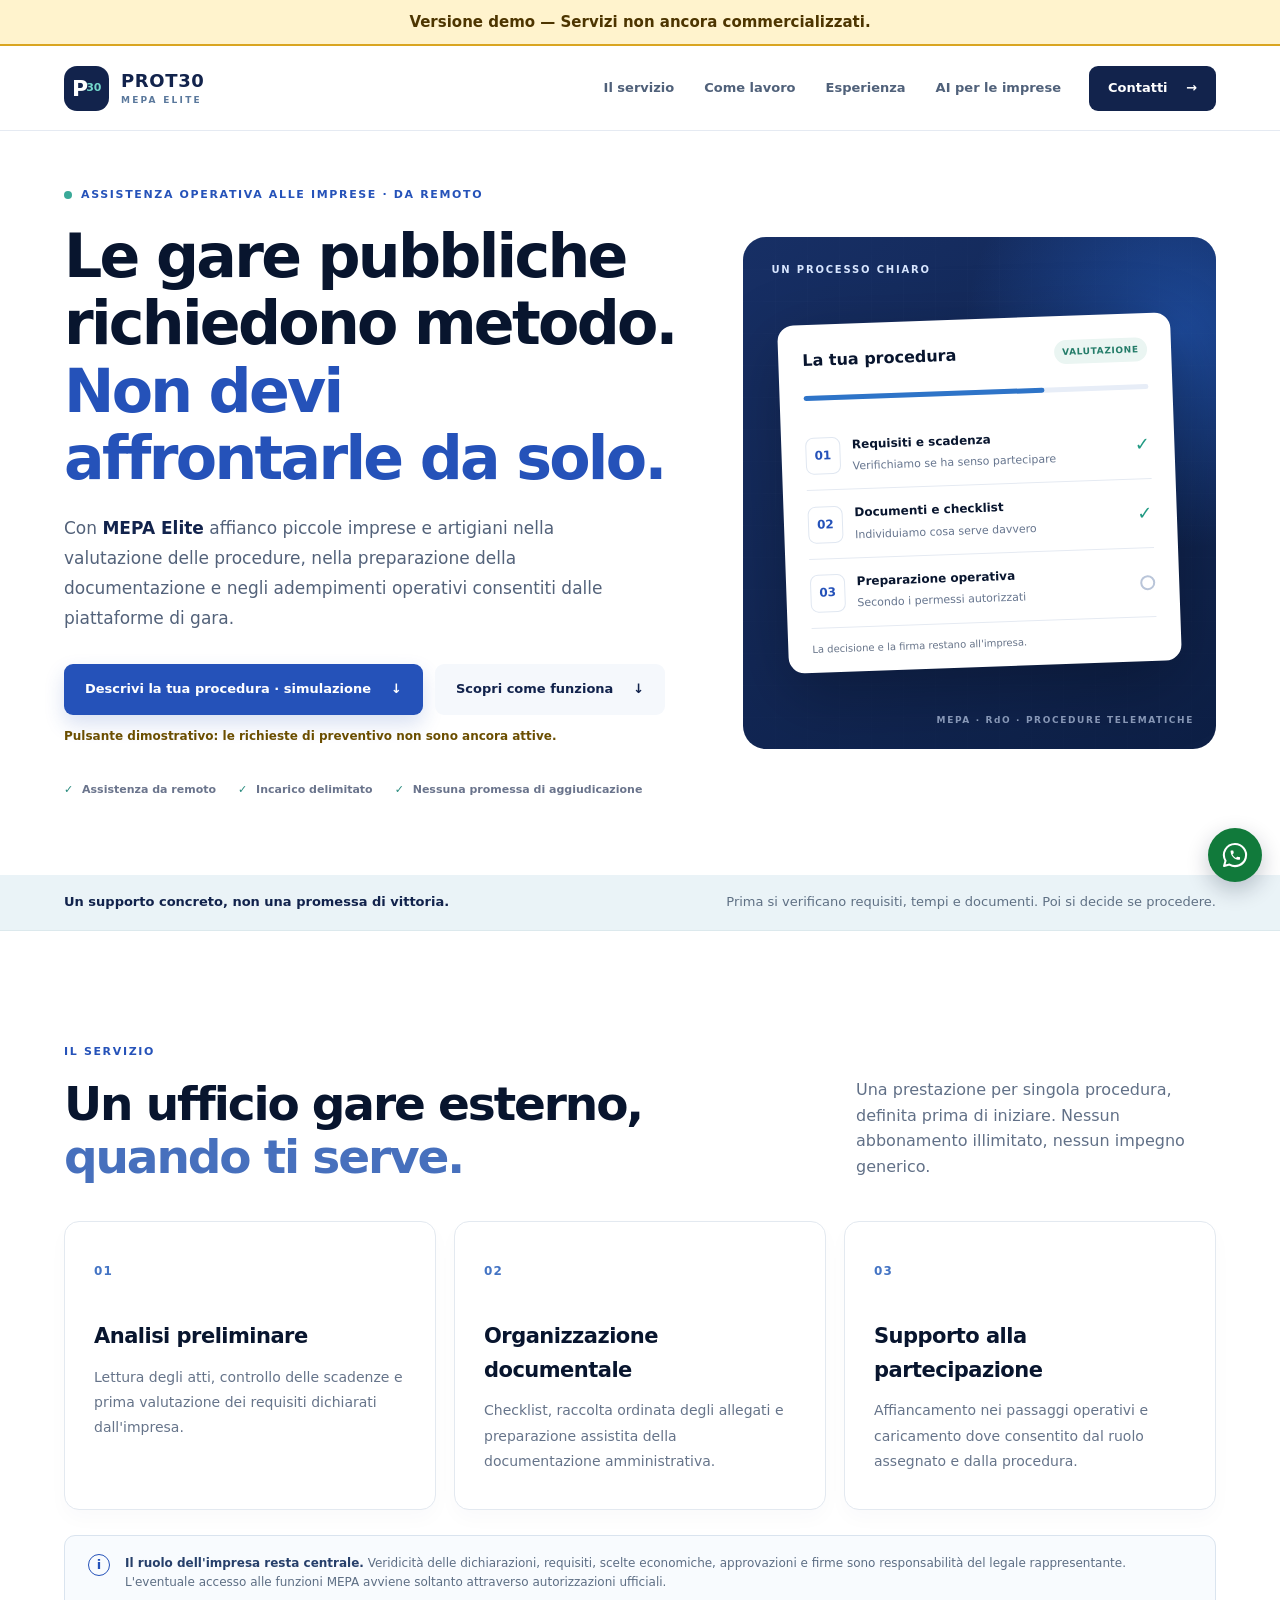
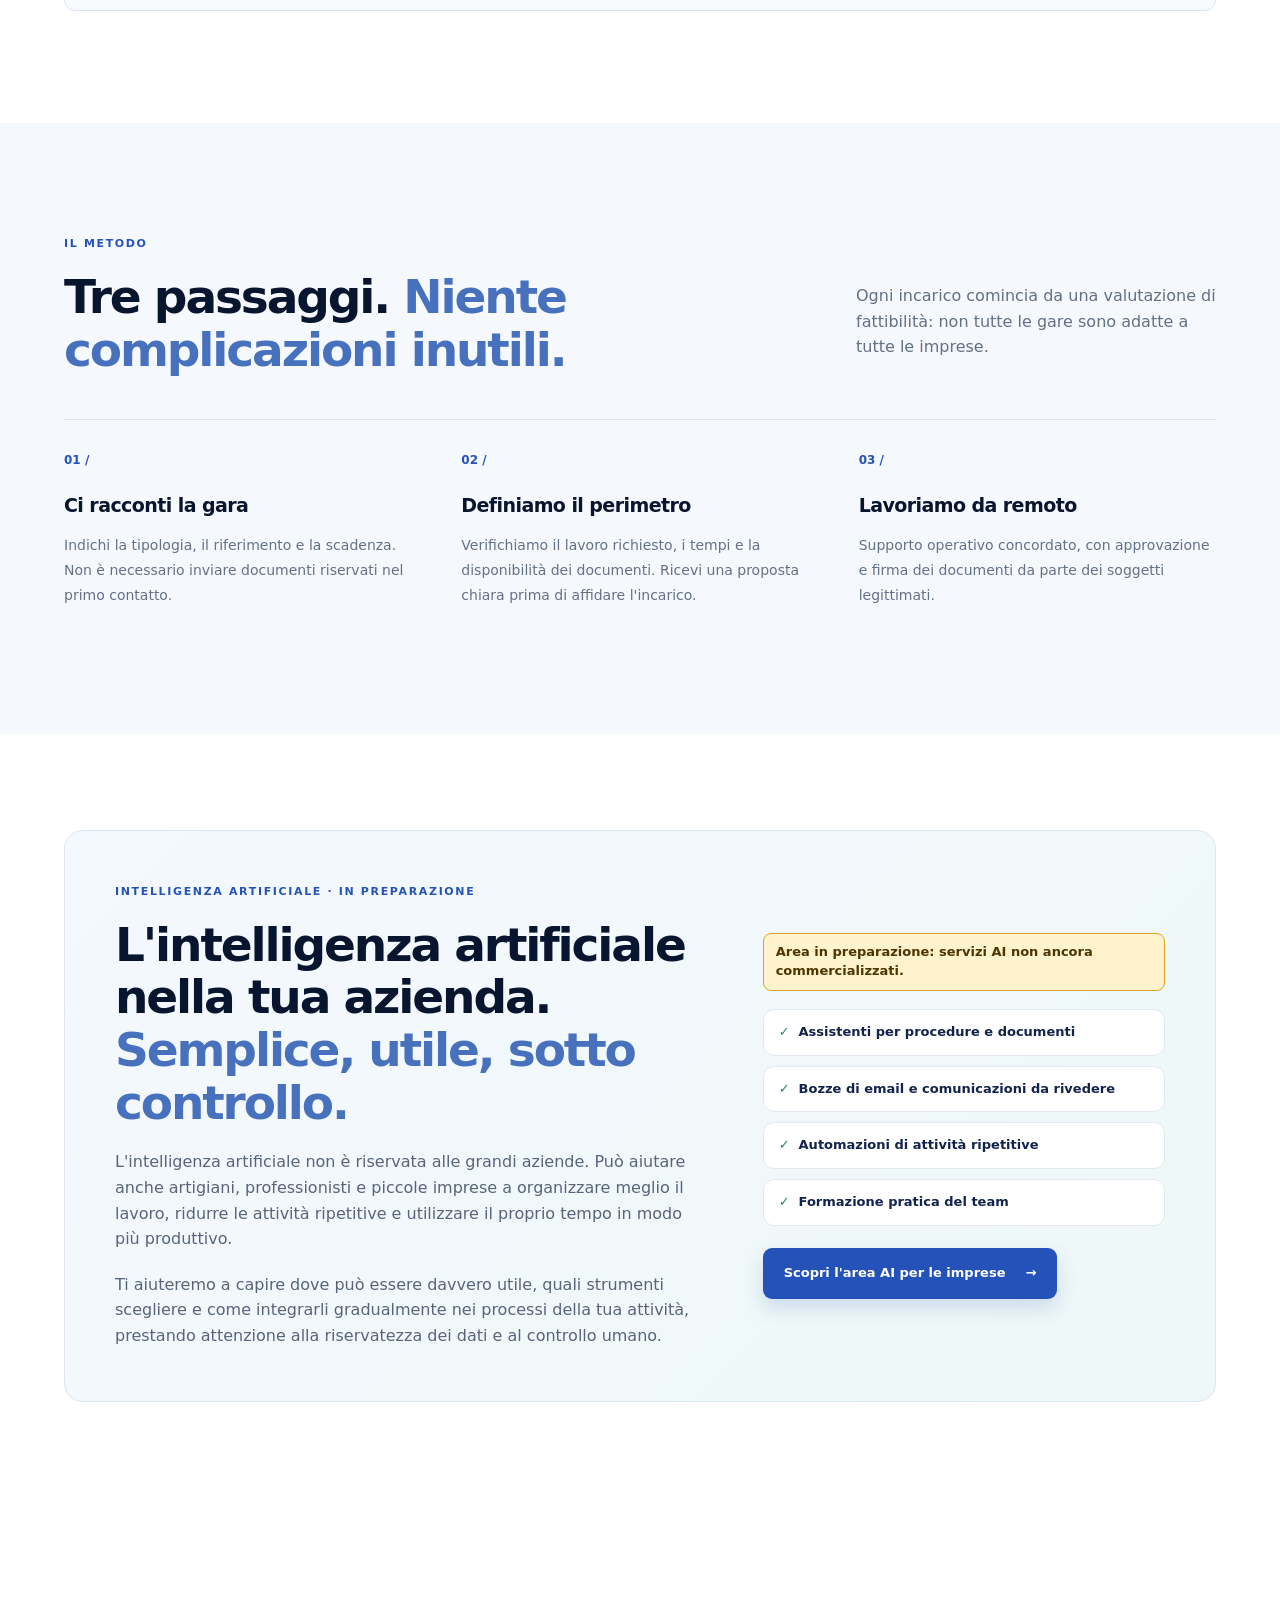
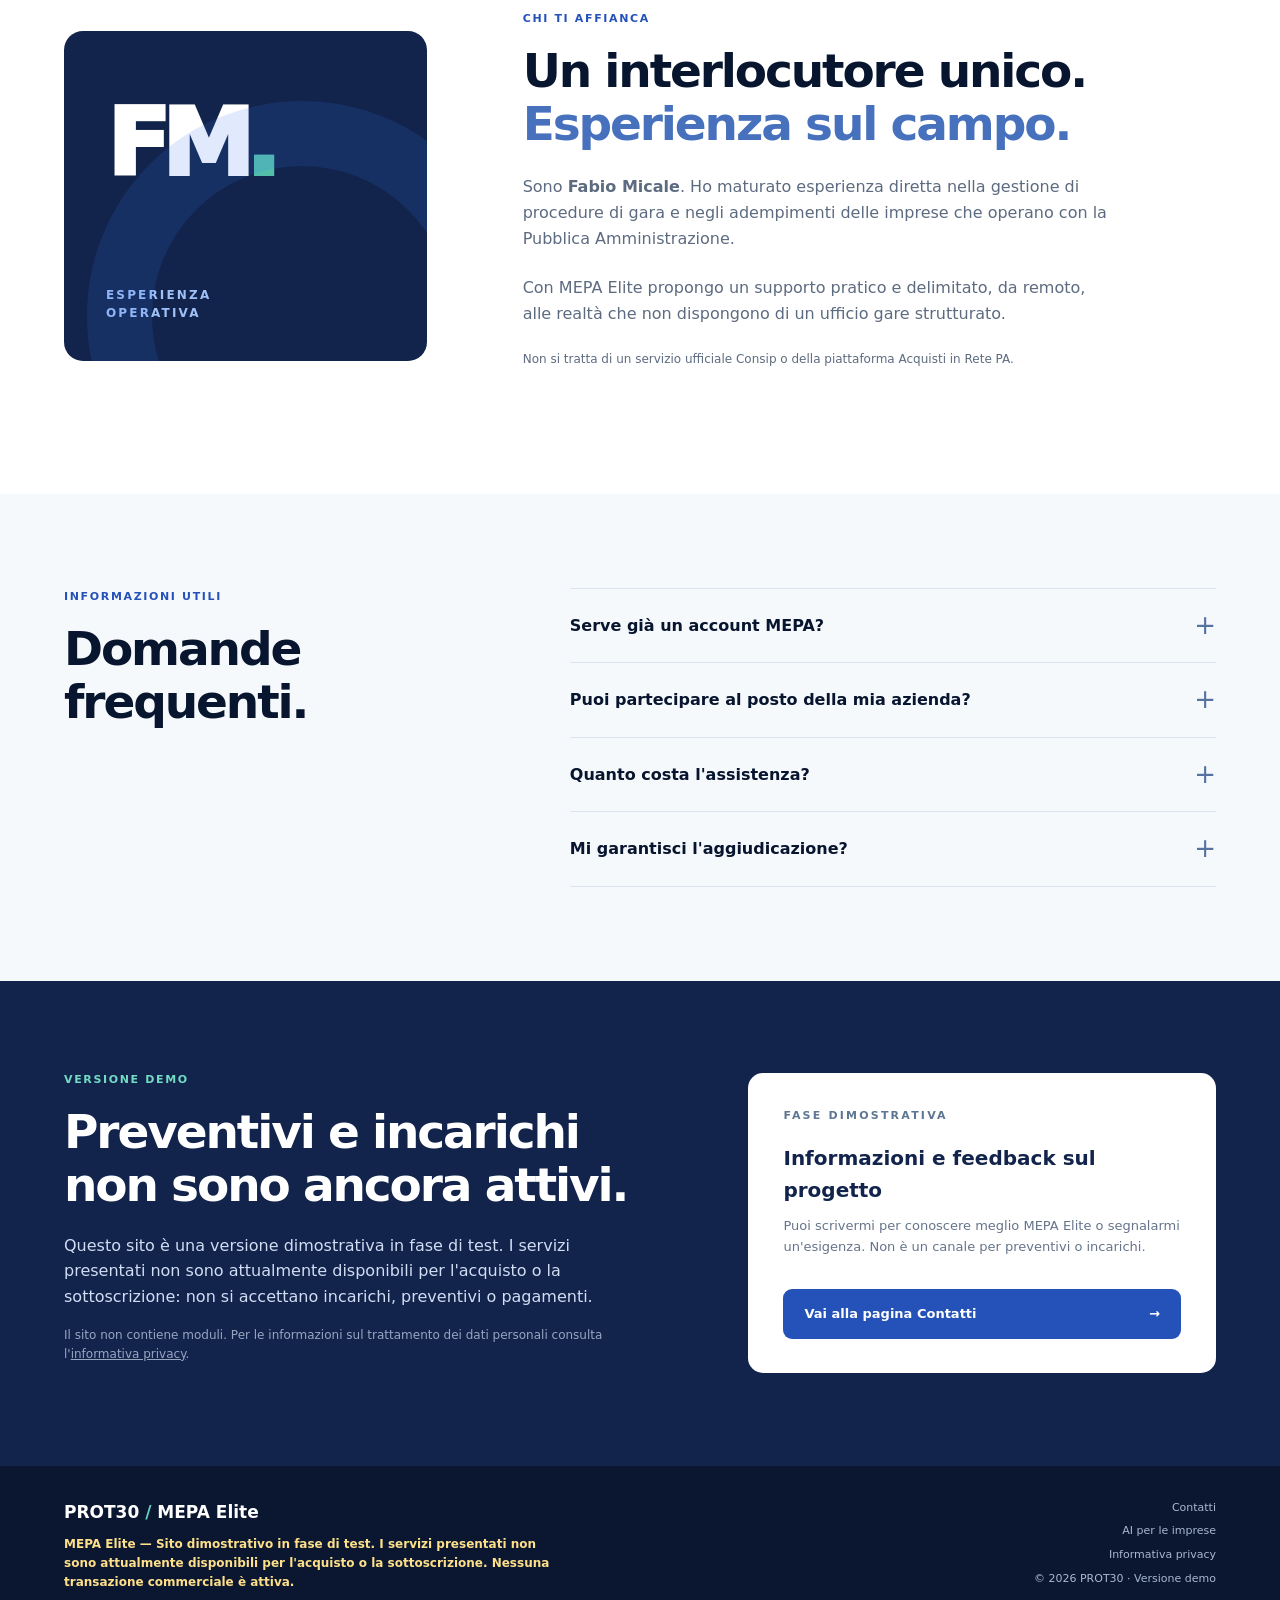
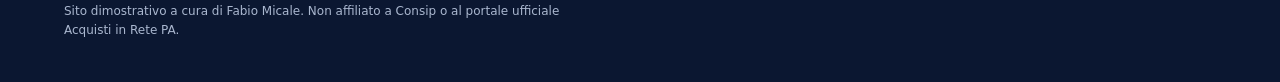
==== commit 4ac23d3c: "MEPA Elite demo: area AI per le imprese (in preparazione) Nuova pagina AI per le imprese e sezione A" ====
--- a/index.html
+++ b/index.html
@@ -4,7 +4,7 @@
   <meta charset="utf-8">
   <meta name="viewport" content="width=device-width,initial-scale=1">
   <meta name="robots" content="noindex,nofollow,noarchive">
-  <meta name="description" content="MEPA Elite, versione demo: presentazione di un futuro servizio di assistenza operativa alle imprese nelle gare telematiche. Servizi non ancora commercializzati.">
+  <meta name="description" content="MEPA Elite, versione demo: presentazione di un futuro servizio di assistenza operativa alle imprese nelle gare telematiche e di soluzioni di intelligenza artificiale in preparazione. Servizi non ancora commercializzati.">
   <meta name="theme-color" content="#102144">
   <meta http-equiv="Content-Security-Policy" content="default-src 'none'; style-src 'self'; img-src 'self'; base-uri 'none'; form-action 'none'">
   <meta name="referrer" content="strict-origin-when-cross-origin">
@@ -32,7 +32,9 @@
         <a href="#servizio">Il servizio</a>
         <a href="#metodo">Come lavoro</a>
         <a href="#chi-sono">Esperienza</a>
+        <a href="ai-per-le-imprese/">AI per le imprese</a>
       </nav>
+      <a class="nav-ai" href="ai-per-le-imprese/" aria-label="AI per le imprese">AI</a>
       <a class="nav-cta" href="contatti/">Contatti <span aria-hidden="true">→</span></a>
     </div>
   </header>
@@ -84,6 +86,7 @@
         <div><span class="method-num">03 /</span><h3>Lavoriamo da remoto</h3><p>Supporto operativo concordato, con approvazione e firma dei documenti da parte dei soggetti legittimati.</p></div>
       </div>
     </div></section>
+    <section class="section wrap ai-home" id="ai" aria-labelledby="titolo-ai"><div class="ai-panel"><div class="ai-panel-copy"><p class="kicker">INTELLIGENZA ARTIFICIALE · IN PREPARAZIONE</p><h2 id="titolo-ai">L'intelligenza artificiale nella tua azienda. <span>Semplice, utile, sotto controllo.</span></h2><p>L'intelligenza artificiale non è riservata alle grandi aziende. Può aiutare anche artigiani, professionisti e piccole imprese a organizzare meglio il lavoro, ridurre le attività ripetitive e utilizzare il proprio tempo in modo più produttivo.</p><p>Ti aiuteremo a capire dove può essere davvero utile, quali strumenti scegliere e come integrarli gradualmente nei processi della tua attività, prestando attenzione alla riservatezza dei dati e al controllo umano.</p></div><div class="ai-panel-side"><p class="ai-status">Area in preparazione: servizi AI non ancora commercializzati.</p><ul class="ai-mini-list"><li>Assistenti per procedure e documenti</li><li>Bozze di email e comunicazioni da rivedere</li><li>Automazioni di attività ripetitive</li><li>Formazione pratica del team</li></ul><a class="btn btn-primary" href="ai-per-le-imprese/">Scopri l'area AI per le imprese <span aria-hidden="true">→</span></a></div></div></section>
     <section class="section wrap bio-grid" id="chi-sono" aria-labelledby="titolo-bio">
       <div class="bio-stamp"><div class="stamp-letters">FM<span>.</span></div><div class="stamp-bottom">ESPERIENZA<br>OPERATIVA</div></div>
       <div class="bio-copy"><p class="kicker">CHI TI AFFIANCA</p><h2 id="titolo-bio">Un interlocutore unico. <span>Esperienza sul campo.</span></h2><p>Sono <strong>Fabio Micale</strong>. Ho maturato esperienza diretta nella gestione di procedure di gara e negli adempimenti delle imprese che operano con la Pubblica Amministrazione.</p><p>Con MEPA Elite propongo un supporto pratico e delimitato, da remoto, alle realtà che non dispongono di un ufficio gare strutturato.</p><p class="bio-disclaimer">Non si tratta di un servizio ufficiale Consip o della piattaforma Acquisti in Rete PA.</p></div>
@@ -91,7 +94,7 @@
     <section class="faq-block" aria-labelledby="titolo-faq"><div class="wrap faq-wrap"><div><p class="kicker">INFORMAZIONI UTILI</p><h2 id="titolo-faq">Domande frequenti.</h2></div><div class="faq-items"><details><summary>Serve già un account MEPA?</summary><p>Dipende dalla procedura. La situazione dell'impresa e l'eventuale necessità di registrazione o abilitazione vengono chiarite nella valutazione preliminare. Le abilitazioni riservate al legale rappresentante restano di sua competenza.</p></details><details><summary>Puoi partecipare al posto della mia azienda?</summary><p>Posso assistere nelle attività consentite da ciascuna piattaforma e, quando previsto, operare come Collaboratore autorizzato. Il legale rappresentante mantiene i poteri e gli obblighi di sottoscrizione dei documenti richiesti.</p></details><details><summary>Quanto costa l'assistenza?</summary><p>Quando il servizio sarà attivo, il compenso verrà definito prima di iniziare, in base alla procedura, alla documentazione e alle attività richieste. In questa fase dimostrativa non si emettono preventivi e non si accettano incarichi.</p></details><details><summary>Mi garantisci l'aggiudicazione?</summary><p>No. L'esito dipende da requisiti, procedura, valutazione della stazione appaltante e concorrenza. Il servizio riguarda il supporto operativo, non la garanzia di un risultato.</p></details></div></div></section>
     <section class="contact-zone" id="avviso-demo" aria-labelledby="titolo-avviso-demo"><div class="wrap contact-grid"><div><p class="kicker">VERSIONE DEMO</p><h2 id="titolo-avviso-demo">Preventivi e incarichi non sono ancora attivi.</h2><p>Questo sito è una versione dimostrativa in fase di test. I servizi presentati non sono attualmente disponibili per l'acquisto o la sottoscrizione: non si accettano incarichi, preventivi o pagamenti.</p><p class="contact-hint">Il sito non contiene moduli. Per le informazioni sul trattamento dei dati personali consulta l'<a href="privacy/">informativa privacy</a>.</p></div><div class="contact-card"><span class="contact-card-label">FASE DIMOSTRATIVA</span><span class="contact-card-demo">Informazioni e feedback sul progetto</span><p>Puoi scrivermi per conoscere meglio MEPA Elite o segnalarmi un'esigenza. Non è un canale per preventivi o incarichi.</p><a class="btn btn-light" href="contatti/">Vai alla pagina Contatti <span aria-hidden="true">→</span></a></div></div></section>
   </main>
-  <footer class="footer"><div class="wrap footer-inner"><div><a class="footer-brand" href="./">PROT30 <span>/</span> MEPA Elite</a><p class="demo-footer-text">MEPA Elite — Sito dimostrativo in fase di test. I servizi presentati non sono attualmente disponibili per l'acquisto o la sottoscrizione. Nessuna transazione commerciale è attiva.</p><p>Sito dimostrativo a cura di Fabio Micale. Non affiliato a Consip o al portale ufficiale Acquisti in Rete PA.</p></div><div class="footer-links"><a href="contatti/">Contatti</a><a href="privacy/">Informativa privacy</a><span>© 2026 PROT30 · Versione demo</span></div></div></footer>
+  <footer class="footer"><div class="wrap footer-inner"><div><a class="footer-brand" href="./">PROT30 <span>/</span> MEPA Elite</a><p class="demo-footer-text">MEPA Elite — Sito dimostrativo in fase di test. I servizi presentati non sono attualmente disponibili per l'acquisto o la sottoscrizione. Nessuna transazione commerciale è attiva.</p><p>Sito dimostrativo a cura di Fabio Micale. Non affiliato a Consip o al portale ufficiale Acquisti in Rete PA.</p></div><div class="footer-links"><a href="contatti/">Contatti</a><a href="ai-per-le-imprese/">AI per le imprese</a><a href="privacy/">Informativa privacy</a><span>© 2026 PROT30 · Versione demo</span></div></div></footer>
   <a class="to-top" href="#inizio" aria-label="Torna all'inizio della pagina" title="Torna su"><svg viewBox="0 0 24 24" aria-hidden="true" focusable="false"><path d="M12 19V5M5.5 11.5 12 5l6.5 6.5" fill="none" stroke="currentColor" stroke-width="2.4" stroke-linecap="round" stroke-linejoin="round"/></svg></a>
   <a class="wa-float" href="https://wa.me/393513487088?text=Ciao%20Fabio%2C%20ho%20visitato%20la%20demo%20di%20MEPA%20Elite%20e%20vorrei%20ricevere%20informazioni%20sul%20progetto." target="_blank" rel="noreferrer noopener" referrerpolicy="no-referrer" aria-label="Scrivimi su WhatsApp (si apre in una nuova finestra)" title="Scrivimi su WhatsApp"><svg viewBox="0 0 32 32" aria-hidden="true" focusable="false"><path d="M16 4.2A11.8 11.8 0 0 0 5.9 22.1L4.3 27.7l5.8-1.5A11.8 11.8 0 1 0 16 4.2z" fill="none" stroke="currentColor" stroke-width="2.2" stroke-linejoin="round"/><path transform="translate(9.6 9.4) scale(.56)" fill="currentColor" d="M6.62 10.79c1.44 2.83 3.76 5.14 6.59 6.59l2.2-2.2c.27-.27.67-.36 1.02-.24 1.12.37 2.33.57 3.57.57.55 0 1 .45 1 1V20c0 .55-.45 1-1 1-9.39 0-17-7.61-17-17 0-.55.45-1 1-1h3.5c.55 0 1 .45 1 1 0 1.25.2 2.45.57 3.57.11.35.03.74-.25 1.02l-2.2 2.2z"/></svg></a>
 </body>
--- a/assets/styles.css
+++ b/assets/styles.css
@@ -39,3 +39,21 @@
 @media(max-width:830px){.footer{padding-bottom:150px}}
 @media(max-width:480px){.contact-intro{padding-top:44px;padding-bottom:52px}}
 @media(prefers-reduced-motion:reduce){.to-top,.wa-float{transition:none}}
+
+/* Area «AI per le imprese» (08/11/2026): solo aggiunte, nessuna regola esistente modificata */
+.nav-ai{display:none}
+nav a[aria-current="page"]{color:var(--blue)}
+.ai-home{padding-top:96px;padding-bottom:96px}
+.ai-panel{display:grid;grid-template-columns:1.25fr .85fr;gap:56px;align-items:center;border:1px solid #dbe5f3;border-radius:19px;padding:52px 50px;background:linear-gradient(135deg,#f4f8ff 0%,#eef8f6 100%)}
+.ai-panel-copy p:not(.kicker){color:#56657c;max-width:600px;margin:20px 0 0}
+.ai-status{display:inline-block;background:#fff3cd;color:#4d3500;border:1px solid #d9a521;border-radius:8px;padding:9px 12px;font-size:13px;font-weight:800;line-height:1.45;margin:0 0 18px}
+.ai-intro .ai-status{margin:0 0 22px;max-width:720px}
+.ai-mini-list{list-style:none;padding:0;margin:0 0 22px;display:grid;gap:10px}
+.ai-mini-list li{background:#fff;border:1px solid #e3e9f0;border-radius:11px;padding:12px 15px;font-size:13px;font-weight:700;color:var(--ink)}
+.ai-mini-list li:before{content:"✓";color:#278a7d;font-weight:900;margin-right:9px}
+.ai-features{grid-template-columns:repeat(3,1fr)}
+.ai-steps{list-style:none;padding-left:0;margin-bottom:0}
+.ai-steps p{color:#5d6b80;font-size:14px;margin:0}
+.ai-link-line{margin:24px 0 0}
+@media(max-width:830px){.nav-ai{display:inline-flex;align-items:center;margin-left:auto;padding:10.5px 14px;border:1.5px solid var(--ink);border-radius:9px;color:var(--ink);font-size:13px;font-weight:850;letter-spacing:.04em}.nav-ai:hover{background:var(--soft)}.ai-home{padding-top:64px;padding-bottom:64px}.ai-panel{grid-template-columns:1fr;gap:28px;padding:34px 26px}.ai-features{grid-template-columns:1fr}}
+@media(max-width:480px){.nav-ai{padding:8.5px 11px;font-size:11px}.ai-panel{padding:26px 18px}}
